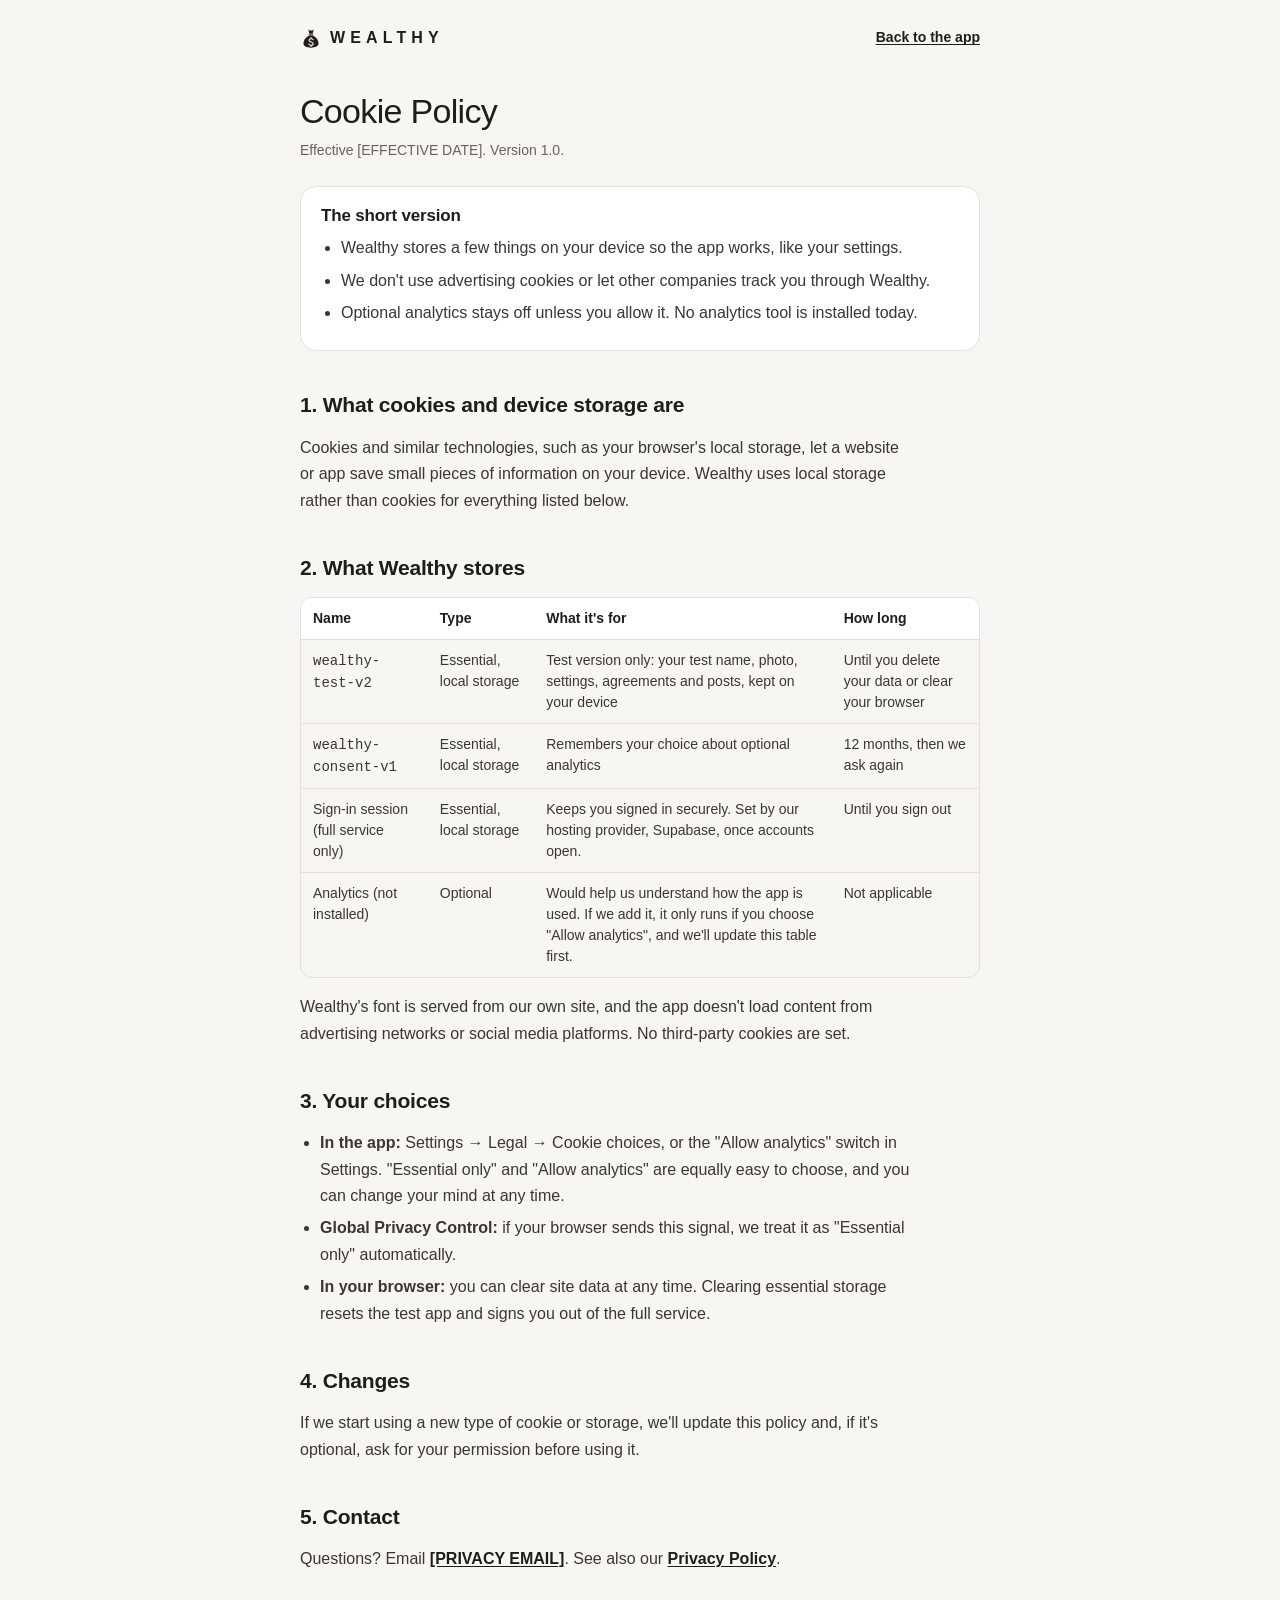
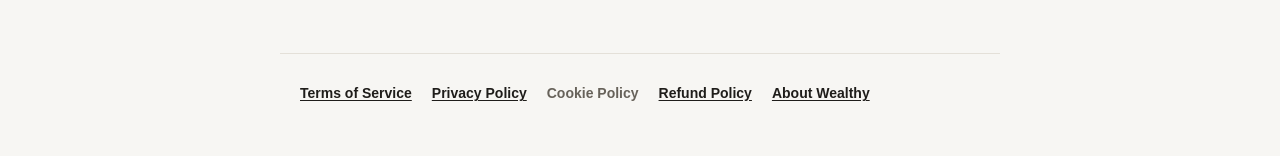
==== cookies.html @ 0b9e78ac "Add files via upload" ====
<!doctype html>
<html lang="en">
<head>
<meta charset="utf-8">
<meta name="viewport" content="width=device-width, initial-scale=1, viewport-fit=cover">
<title>Cookie Policy · Wealthy</title>
<meta name="description" content="What Wealthy stores on your device and the choices you have.">
<link rel="icon" type="image/png" href="icons/icon-192.png">
<link rel="stylesheet" href="legal.css">
<script src="business.js" defer></script>
</head>
<body>
<nav aria-label="Skip link"><a class="skip-link" href="#content">Skip to main content</a></nav>
<header class="legal-top"><span class="brand"><svg class="bag" width="22" height="22" viewBox="0 0 64 64" aria-hidden="true" focusable="false"><path class="bag-body" d="M24 7c3 2.6 5.6 3.4 8 3.4S37 9.6 40 7l-3.2 12.4H27.2z"/><rect class="bag-band" x="25" y="19" width="14" height="5.5" rx="2.75"/><path class="bag-body" d="M27 24.5C15.5 30 9.5 40.5 10.2 49c.7 7.6 8.6 11 21.8 11s21.1-3.4 21.8-11c.7-8.5-5.3-19-16.8-24.5z"/><path class="bag-sign" d="M38.2 37.2c-1.4-1.9-3.5-2.9-6.1-2.9-3.5 0-6 1.8-6 4.5 0 6.2 12.4 3.4 12.4 9.6 0 2.8-2.7 4.6-6.3 4.6-2.7 0-5-1.1-6.5-3.1M32.1 30.8v3.5M32.1 53v3.4"/></svg><span class="wordmark">Wealthy</span></span><a class="back" href="index.html">Back to the app</a></header>
<main class="legal" id="content">
<h1>Cookie Policy</h1>
<p class="meta">Effective <span data-biz="effectiveDate">[EFFECTIVE DATE]</span>. Version 1.0.</p>

<section class="summary" aria-labelledby="summary-title">
<h2 id="summary-title">The short version</h2>
<ul>
<li>Wealthy stores a few things on your device so the app works, like your settings.</li>
<li>We don't use advertising cookies or let other companies track you through Wealthy.</li>
<li>Optional analytics stays off unless you allow it. No analytics tool is installed today.</li>
</ul>
</section>

<h2 id="what">1. What cookies and device storage are</h2>
<p>Cookies and similar technologies, such as your browser's local storage, let a website or app save small pieces of information on your device. Wealthy uses local storage rather than cookies for everything listed below.</p>

<h2 id="list">2. What Wealthy stores</h2>
<div class="table-wrap" role="region" aria-label="What Wealthy stores (table)" tabindex="0"><table>
<thead><tr><th scope="col">Name</th><th scope="col">Type</th><th scope="col">What it's for</th><th scope="col">How long</th></tr></thead>
<tbody>
<tr><td><code>wealthy-test-v2</code></td><td>Essential, local storage</td><td>Test version only: your test name, photo, settings, agreements and posts, kept on your device</td><td>Until you delete your data or clear your browser</td></tr>
<tr><td><code>wealthy-consent-v1</code></td><td>Essential, local storage</td><td>Remembers your choice about optional analytics</td><td>12 months, then we ask again</td></tr>
<tr><td>Sign-in session (full service only)</td><td>Essential, local storage</td><td>Keeps you signed in securely. Set by our hosting provider, Supabase, once accounts open.</td><td>Until you sign out</td></tr>
<tr><td>Analytics (not installed)</td><td>Optional</td><td>Would help us understand how the app is used. If we add it, it only runs if you choose "Allow analytics", and we'll update this table first.</td><td>Not applicable</td></tr>
</tbody></table></div>
<p>Wealthy's font is served from our own site, and the app doesn't load content from advertising networks or social media platforms. No third-party cookies are set.</p>

<h2 id="choices">3. Your choices</h2>
<ul>
<li><strong>In the app:</strong> Settings → Legal → Cookie choices, or the "Allow analytics" switch in Settings. "Essential only" and "Allow analytics" are equally easy to choose, and you can change your mind at any time.</li>
<li><strong>Global Privacy Control:</strong> if your browser sends this signal, we treat it as "Essential only" automatically.</li>
<li><strong>In your browser:</strong> you can clear site data at any time. Clearing essential storage resets the test app and signs you out of the full service.</li>
</ul>

<h2 id="changes">4. Changes</h2>
<p>If we start using a new type of cookie or storage, we'll update this policy and, if it's optional, ask for your permission before using it.</p>

<h2 id="contact">5. Contact</h2>
<p>Questions? Email <a data-biz="privacyEmail" href="#">[PRIVACY EMAIL]</a>. See also our <a href="privacy.html">Privacy Policy</a>.</p>
</main>
<nav class="policy-nav" aria-label="Policies">
<a href="terms.html">Terms of Service</a><a href="privacy.html">Privacy Policy</a><a href="cookies.html" aria-current="page">Cookie Policy</a><a href="refunds.html">Refund Policy</a><a href="index.html#about">About Wealthy</a>
</nav>
</body>
</html>
---- legal.css ----
/* Montserrat, SIL Open Font License 1.1 (see fonts/OFL.txt). Served from this site, not from a third party. */
@font-face {
  font-family: 'Montserrat';
  font-style: normal;
  font-weight: 400 700;
  font-display: swap;
  src: url('fonts/Montserrat-latin.woff2') format('woff2');
}
:root {
  --font: 'Gotham', 'Montserrat', 'Helvetica Neue', Helvetica, Arial, sans-serif;
  --ground: #F7F6F3; --surface: #FFFFFF; --surface-2: #EFECE6;
  --ink: #1F1D1A; --text-2: #3A3631; --muted: #67625A; --line: #E4E0D8; --accent: #76644F;
  color-scheme: light dark;
  box-sizing: border-box;
  padding-top: env(safe-area-inset-top, 0px);
  padding-bottom: env(safe-area-inset-bottom, 0px);
}
@media (prefers-color-scheme: dark) {
  :root:not([data-theme="light"]) {
    --ground: #161513; --surface: #1F1D1A; --surface-2: #2A2723;
    --ink: #F2EFE9; --text-2: #D8D3CA; --muted: #A8A399; --line: #34302B; --accent: #C7B49A;
  }
}
:root[data-theme="dark"] {
  --ground: #161513; --surface: #1F1D1A; --surface-2: #2A2723;
  --ink: #F2EFE9; --text-2: #D8D3CA; --muted: #A8A399; --line: #34302B; --accent: #C7B49A;
}
*, *::before, *::after { box-sizing: inherit; }
html { background: var(--ground); scroll-padding-top: calc(16px + env(safe-area-inset-top, 0px)); -webkit-text-size-adjust: 100%; }
body { margin: 0; background: var(--ground); color: var(--text-2); font-family: var(--font); font-size: 16px; line-height: 1.65; -webkit-font-smoothing: antialiased; }
:focus-visible { outline: 2px solid var(--accent); outline-offset: 2px; }
a { color: var(--ink); font-weight: 600; text-underline-offset: 2px; }
.skip-link { position: absolute; left: 12px; top: -80px; padding: 10px 14px; border-radius: 10px; background: var(--ink); color: var(--ground); text-decoration: none; z-index: 10; }
.skip-link:focus { top: calc(8px + env(safe-area-inset-top, 0px)); }
.legal-top { max-width: 720px; margin: 0 auto; padding: 16px 20px 0; display: flex; align-items: center; justify-content: space-between; gap: 12px; }
.wordmark { font-weight: 600; font-size: 16px; letter-spacing: 0.32em; text-transform: uppercase; color: var(--ink); }
.brand { display: inline-flex; align-items: center; gap: 8px; color: var(--ink); }
.bag .bag-body { fill: currentColor; }
.bag .bag-band { fill: var(--accent); }
.bag .bag-sign { fill: none; stroke: var(--ground); stroke-width: 3.2; stroke-linecap: round; stroke-linejoin: round; }
.back { display: inline-flex; align-items: center; gap: 6px; min-height: 44px; font-size: 14px; }
.legal { max-width: 720px; margin: 0 auto; padding: 8px 20px 64px; }
.legal h1 { margin: 24px 0 8px; font-size: 34px; font-weight: 500; line-height: 1.15; letter-spacing: -0.02em; color: var(--ink); }
.legal h2 { margin: 40px 0 8px; font-size: 21px; font-weight: 600; line-height: 1.3; letter-spacing: -0.01em; color: var(--ink); }
.legal h3 { margin: 24px 0 4px; font-size: 16px; font-weight: 600; color: var(--ink); }
.legal p, .legal li { max-width: 68ch; }
.legal ul, .legal ol { padding-left: 1.25em; }
.legal li { margin: 6px 0; }
.meta { margin: 0; font-size: 14px; color: var(--muted); }
.summary { margin: 24px 0 8px; padding: 18px 20px; border-radius: 16px; background: var(--surface); border: 1px solid var(--line); }
.summary h2 { margin-top: 0; font-size: 17px; }
.summary ul { margin: 8px 0 0; }
.notice { margin: 20px 0; padding: 14px 16px; border-radius: 12px; background: var(--surface-2); font-size: 15px; }
.table-wrap { overflow-x: auto; margin: 16px 0; border: 1px solid var(--line); border-radius: 12px; }
table { width: 100%; border-collapse: collapse; font-size: 14px; line-height: 1.5; min-width: 520px; }
th, td { text-align: left; vertical-align: top; padding: 10px 12px; border-bottom: 1px solid var(--line); }
th { color: var(--ink); font-weight: 600; background: var(--surface); }
tr:last-child td { border-bottom: 0; }
.policy-nav { max-width: 720px; margin: 0 auto; padding: 24px 20px 48px; border-top: 1px solid var(--line); display: flex; flex-wrap: wrap; gap: 4px 20px; font-size: 14px; }
.policy-nav a { min-height: 32px; display: inline-flex; align-items: center; }
.policy-nav a[aria-current="page"] { color: var(--muted); text-decoration: none; }
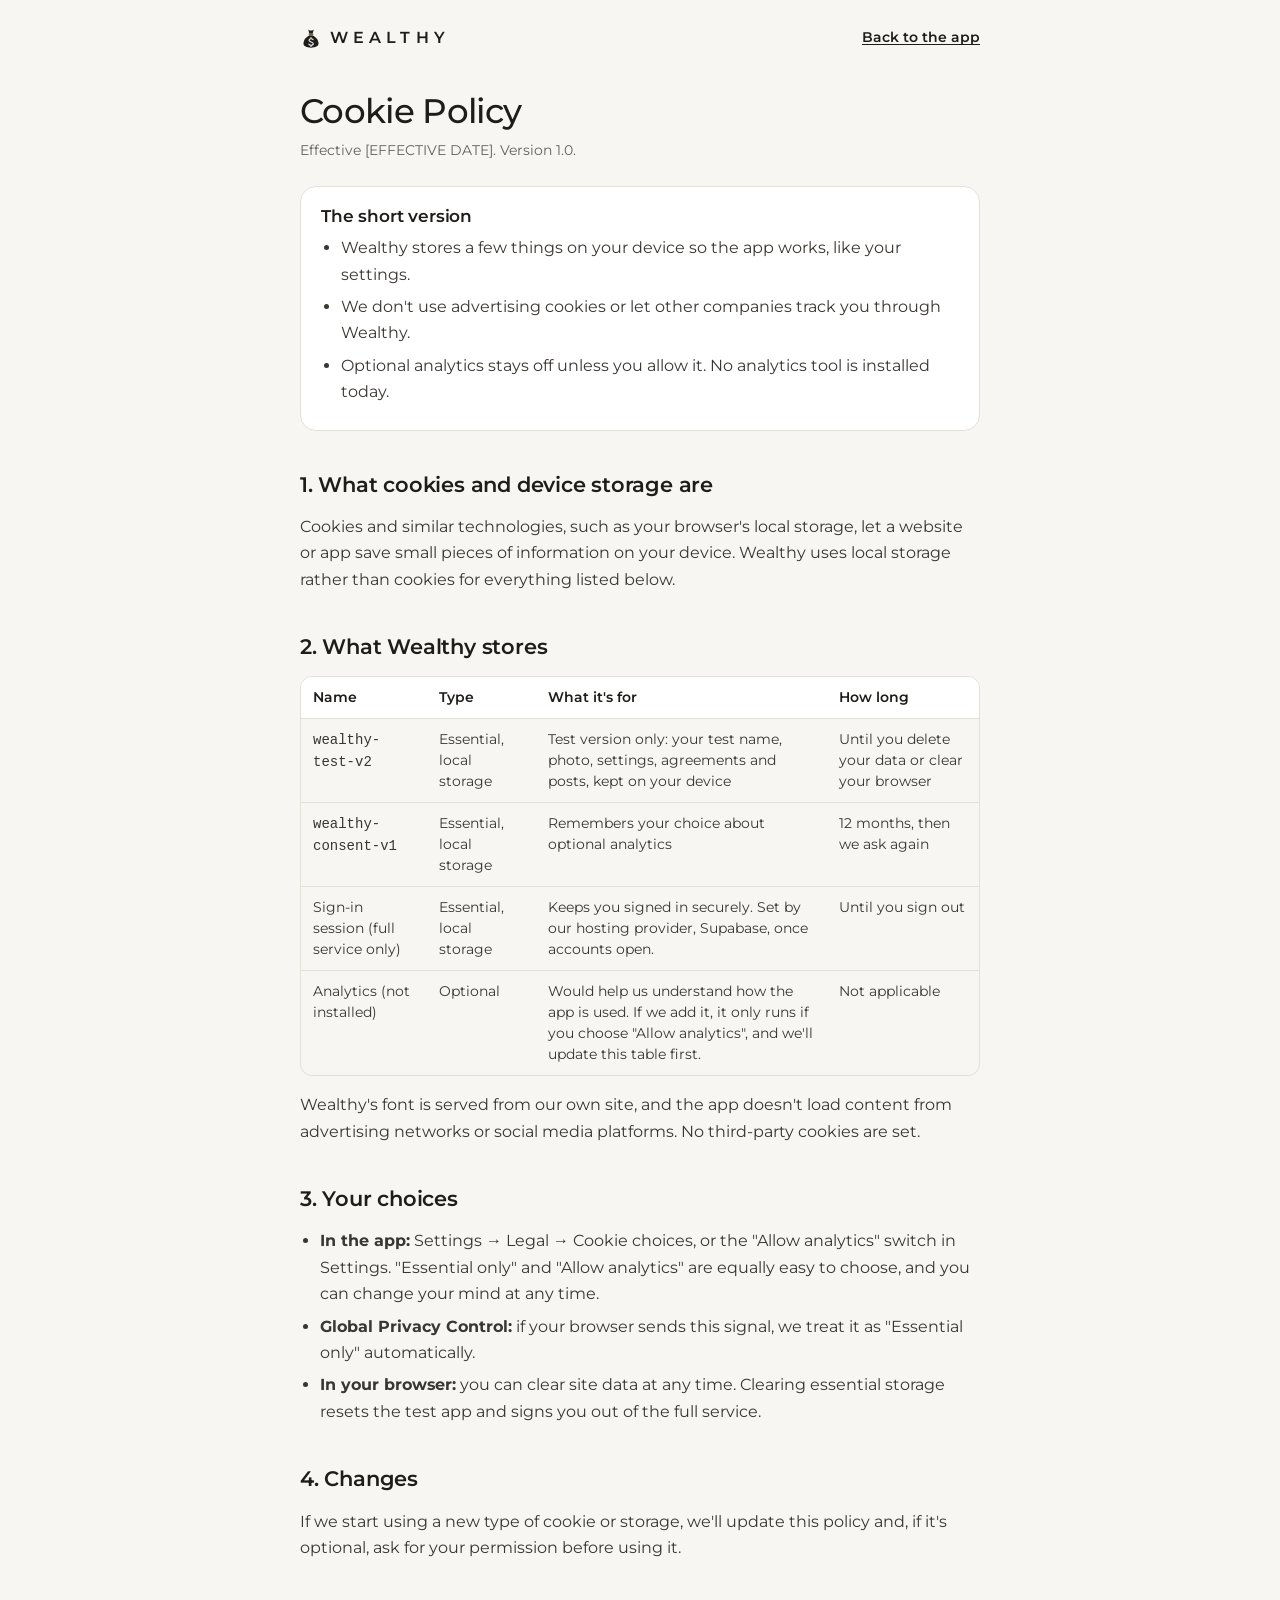
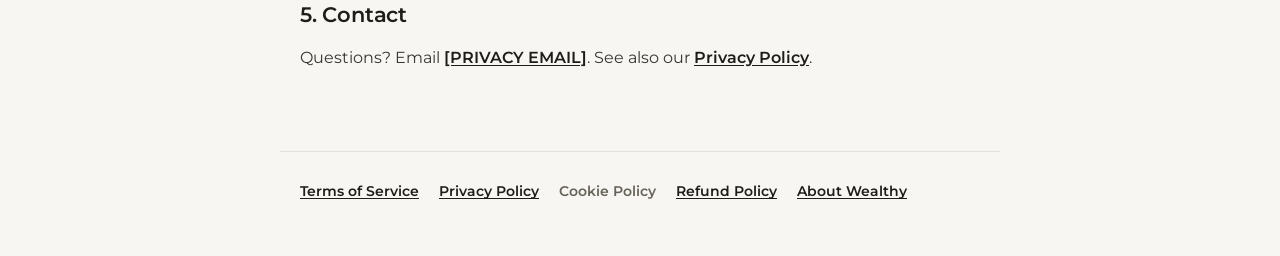
==== commit 45bbdb67: "Add files via upload" ====
--- a/cookies.html
+++ b/cookies.html
@@ -5,7 +5,8 @@
 <meta name="viewport" content="width=device-width, initial-scale=1, viewport-fit=cover">
 <title>Cookie Policy · Wealthy</title>
 <meta name="description" content="What Wealthy stores on your device and the choices you have.">
-<link rel="icon" type="image/png" href="icons/icon-192.png">
+<link rel="icon" type="image/png" sizes="32x32" href="wealthy-favicon-32.png">
+<link rel="apple-touch-icon" sizes="180x180" href="wealthy-apple-touch-180.png?v=3">
 <link rel="stylesheet" href="legal.css">
 <script src="business.js" defer></script>
 </head>
--- a/legal.css
+++ b/legal.css
@@ -1,10 +1,10 @@
-/* Montserrat, SIL Open Font License 1.1 (see fonts/OFL.txt). Served from this site, not from a third party. */
+/* Montserrat, SIL Open Font License 1.1 (see OFL.txt). Served from this site, not from a third party. */
 @font-face {
   font-family: 'Montserrat';
   font-style: normal;
   font-weight: 400 700;
   font-display: swap;
-  src: url('fonts/Montserrat-latin.woff2') format('woff2');
+  src: url('Montserrat-latin.woff2') format('woff2');
 }
 :root {
   --font: 'Gotham', 'Montserrat', 'Helvetica Neue', Helvetica, Arial, sans-serif;
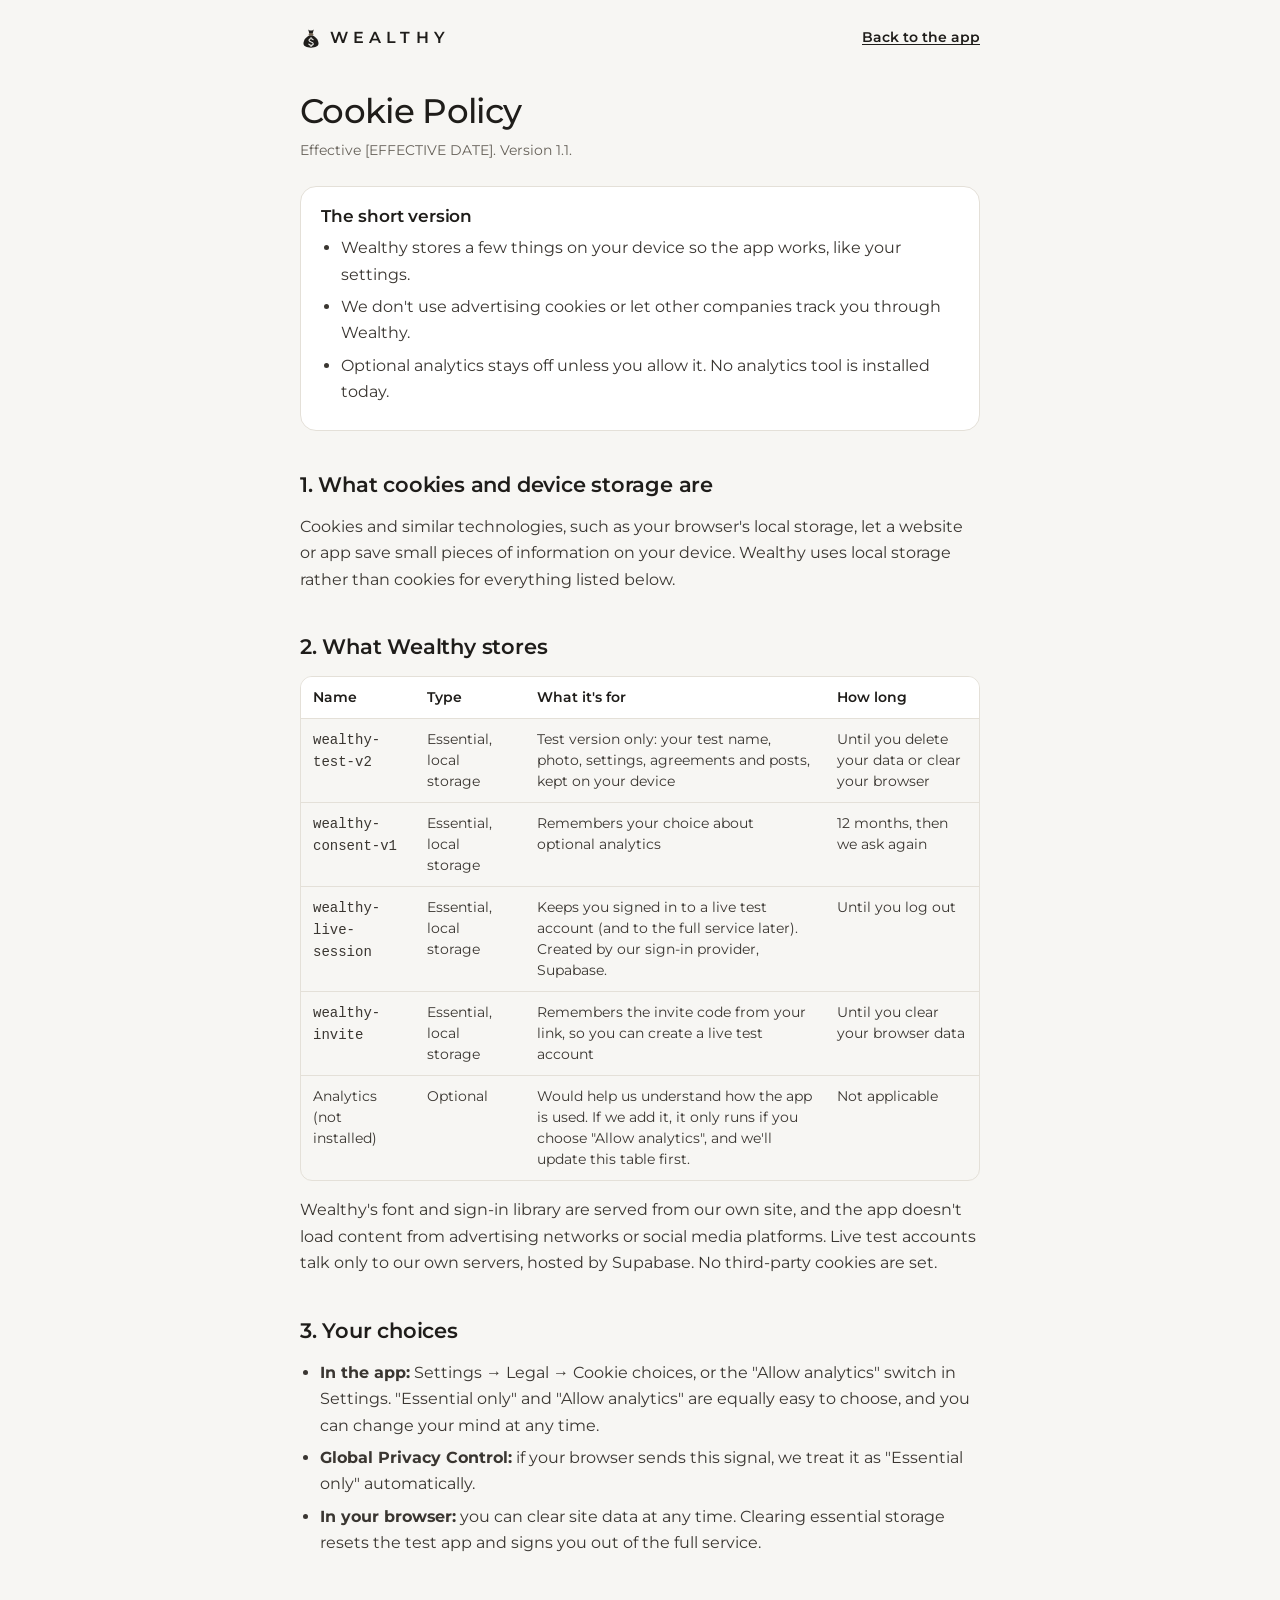
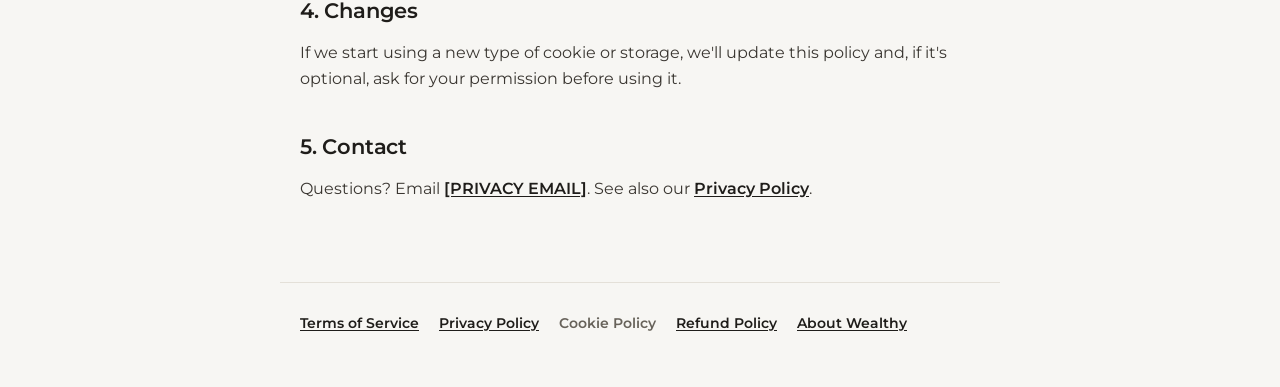
==== commit e681688f: "Add files via upload" ====
--- a/cookies.html
+++ b/cookies.html
@@ -15,7 +15,7 @@
 <header class="legal-top"><span class="brand"><svg class="bag" width="22" height="22" viewBox="0 0 64 64" aria-hidden="true" focusable="false"><path class="bag-body" d="M24 7c3 2.6 5.6 3.4 8 3.4S37 9.6 40 7l-3.2 12.4H27.2z"/><rect class="bag-band" x="25" y="19" width="14" height="5.5" rx="2.75"/><path class="bag-body" d="M27 24.5C15.5 30 9.5 40.5 10.2 49c.7 7.6 8.6 11 21.8 11s21.1-3.4 21.8-11c.7-8.5-5.3-19-16.8-24.5z"/><path class="bag-sign" d="M38.2 37.2c-1.4-1.9-3.5-2.9-6.1-2.9-3.5 0-6 1.8-6 4.5 0 6.2 12.4 3.4 12.4 9.6 0 2.8-2.7 4.6-6.3 4.6-2.7 0-5-1.1-6.5-3.1M32.1 30.8v3.5M32.1 53v3.4"/></svg><span class="wordmark">Wealthy</span></span><a class="back" href="index.html">Back to the app</a></header>
 <main class="legal" id="content">
 <h1>Cookie Policy</h1>
-<p class="meta">Effective <span data-biz="effectiveDate">[EFFECTIVE DATE]</span>. Version 1.0.</p>
+<p class="meta">Effective <span data-biz="effectiveDate">[EFFECTIVE DATE]</span>. Version 1.1.</p>
 
 <section class="summary" aria-labelledby="summary-title">
 <h2 id="summary-title">The short version</h2>
@@ -35,10 +35,11 @@
 <tbody>
 <tr><td><code>wealthy-test-v2</code></td><td>Essential, local storage</td><td>Test version only: your test name, photo, settings, agreements and posts, kept on your device</td><td>Until you delete your data or clear your browser</td></tr>
 <tr><td><code>wealthy-consent-v1</code></td><td>Essential, local storage</td><td>Remembers your choice about optional analytics</td><td>12 months, then we ask again</td></tr>
-<tr><td>Sign-in session (full service only)</td><td>Essential, local storage</td><td>Keeps you signed in securely. Set by our hosting provider, Supabase, once accounts open.</td><td>Until you sign out</td></tr>
+<tr><td><code>wealthy-live-session</code></td><td>Essential, local storage</td><td>Keeps you signed in to a live test account (and to the full service later). Created by our sign-in provider, Supabase.</td><td>Until you log out</td></tr>
+<tr><td><code>wealthy-invite</code></td><td>Essential, local storage</td><td>Remembers the invite code from your link, so you can create a live test account</td><td>Until you clear your browser data</td></tr>
 <tr><td>Analytics (not installed)</td><td>Optional</td><td>Would help us understand how the app is used. If we add it, it only runs if you choose "Allow analytics", and we'll update this table first.</td><td>Not applicable</td></tr>
 </tbody></table></div>
-<p>Wealthy's font is served from our own site, and the app doesn't load content from advertising networks or social media platforms. No third-party cookies are set.</p>
+<p>Wealthy's font and sign-in library are served from our own site, and the app doesn't load content from advertising networks or social media platforms. Live test accounts talk only to our own servers, hosted by Supabase. No third-party cookies are set.</p>
 
 <h2 id="choices">3. Your choices</h2>
 <ul>
